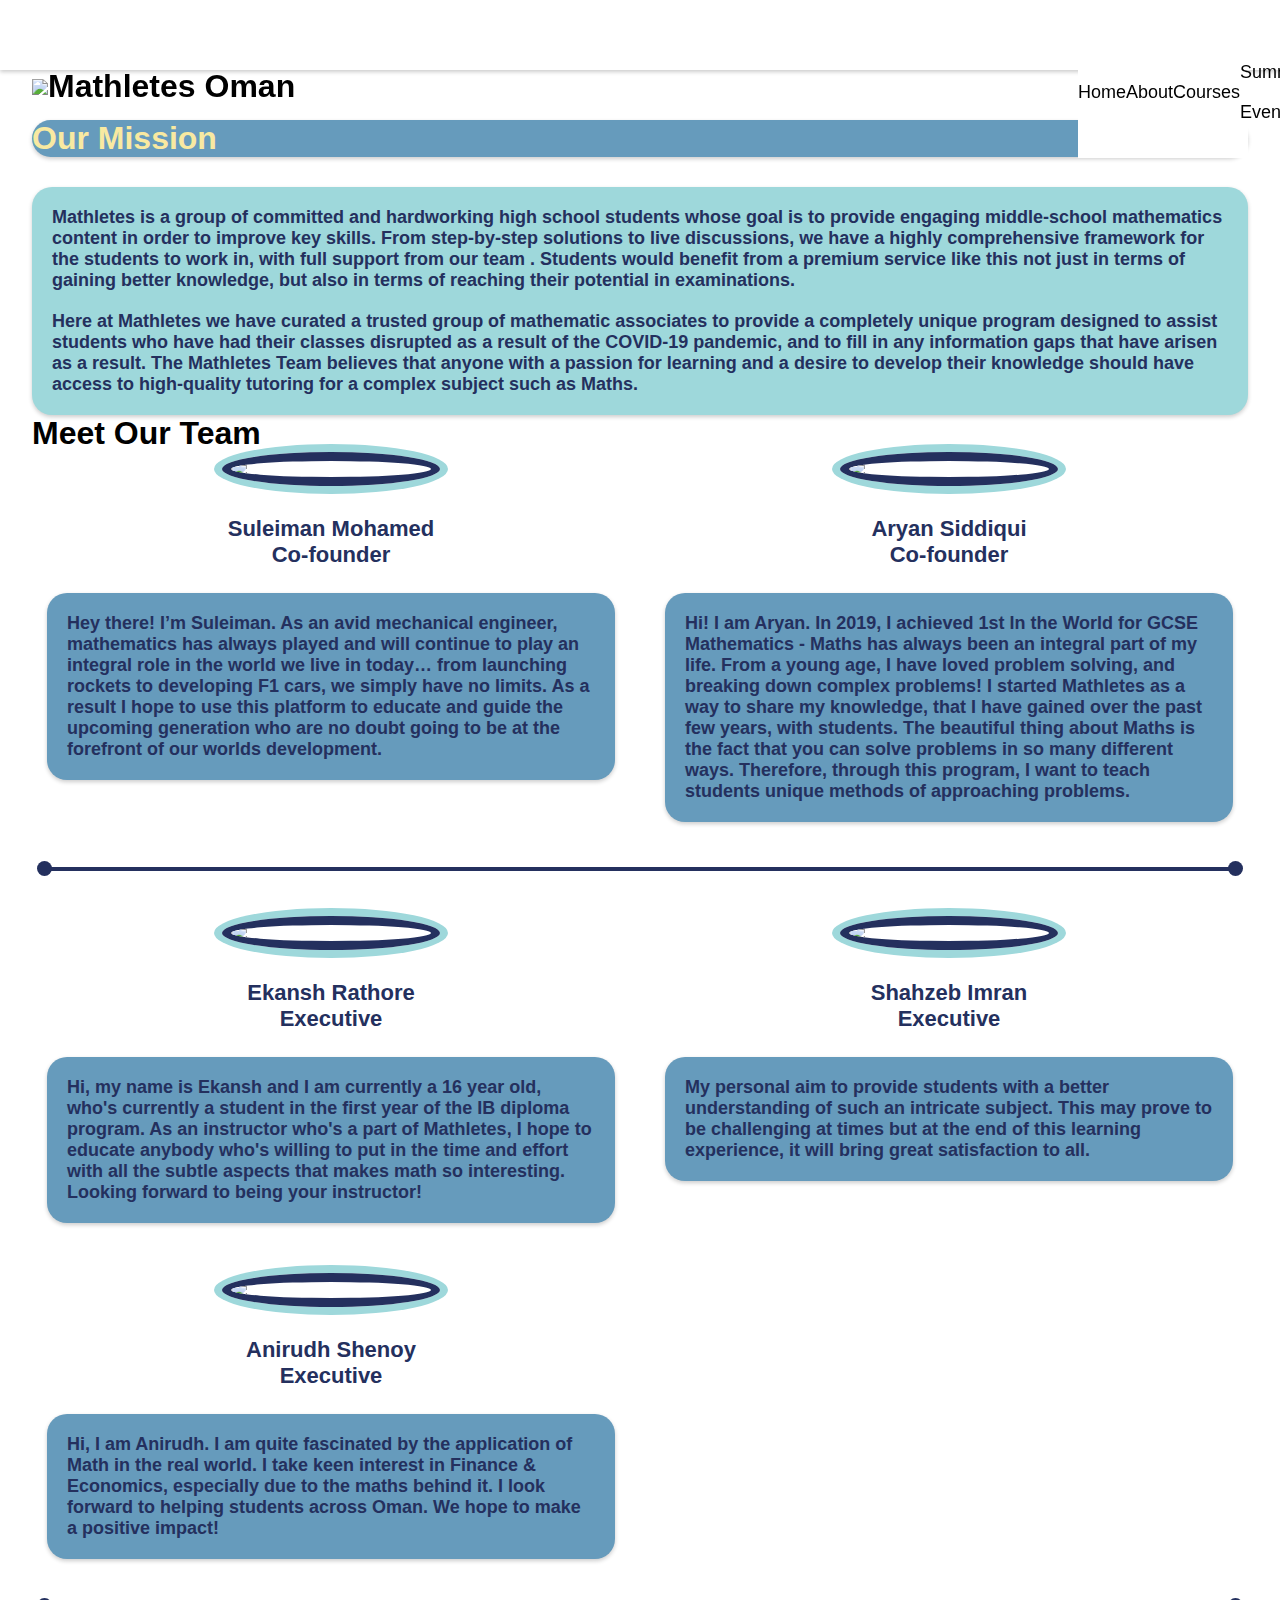
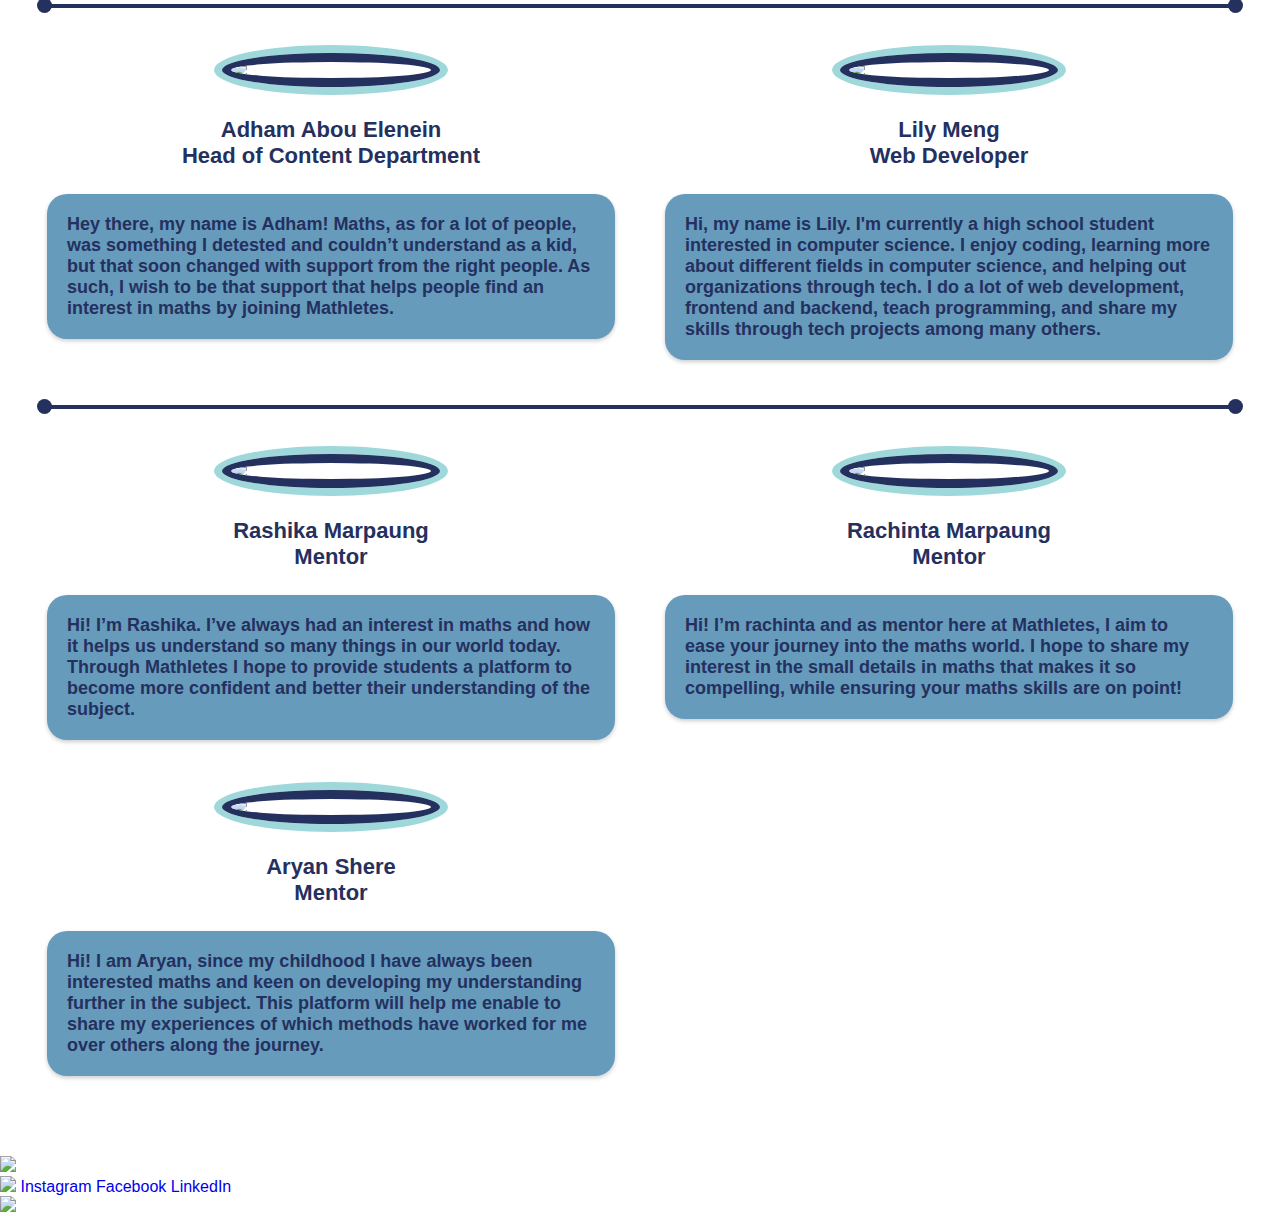
==== about.html @ 6168ad1c "test for mobile" ====
<!DOCTYPE html>
<html lang="en">

<head>
    <meta charset="UTF-8">
    <meta http-equiv="X-UA-Compatible" content="IE=edge">
    <meta name="viewport" content="width=device-width, initial-scale=1.0">
    <link rel="stylesheet" href="css/style.css">
    <link rel="stylesheet" href="css/about.css">
    <script src="https://kit.fontawesome.com/1037d52a82.js" crossorigin="anonymous"></script>
    <title>Mathletes Oman</title>
</head>

<body>
    <nav class="nav">
        <div class="nav-desktop">
            <div class="nav-desktop-left">
                <img class="nav-logo" src="images/logo.png">
                <h1 class="nav-title">Mathletes Oman</h1>
            </div>
            <div class="nav-desktop-right">
                <ul class="nav-links" id="navLinks">
                    <li class="nav-link-item"><a class="nav-link" href="index.html">Home</a></li>
                    <li class="nav-link-item"><a class="nav-link" href="about.html">About</a></li>
                    <li class="nav-link-item"><a class="nav-link" href="courses.html">Courses</a></li>
                    <li class="nav-link-item summer-event"><a class="nav-link" href="summer-event.html">Summer Event</a>
                    </li>
                    <li class="nav-link-item-social social-dropdown">
                        <div class="social-dropdown">
                            <p class="nav-link socials">Socials</p>
                            <div class="social-dropdown-content">
                                <a class="nav-link-item" href="https://www.instagram.com/mathletes_oman/"
                                    target="_blank">Instagram</a>
                                <a class="nav-link-item" href="https://www.facebook.com/profile.php?id=100066703005866"
                                    target="_blank">Facebook</a>
                                <a class="nav-link-item" href="https://www.linkedin.com/company/mathletes-oman/"
                                    target="_blank">LinkedIn</a>
                            </div>
                        </div>
                    </li>
                </ul>
            </div>
        </div>
        <div class="nav-mobile">
            <div class="nav-mobile-top">
                <div class="nav-mobile-top-left">
                    <img class="nav-logo" src="images/logo.png">
                    <h1 class="nav-title">Mathletes Oman</h1>
                </div>
                <div class="nav-mobile-top-right">
                    <div class="burger-container">
                        <div class="burger" onclick="changeBurger(this)">
                            <div class="bar1"></div>
                            <div class="bar2"></div>
                            <div class="bar3"></div>
                        </div>
                    </div>
                </div>
            </div>
            <div class="nav-links-mobile" id="navLinksMobile">
                <a class="nav-link-mobile-item" href="index.html">Home</a>
                <a class="nav-link-mobile-item" href="about.html">About</a>
                <a class="nav-link-mobile-item" href="course.html">Course</a>
                <a class="nav-link-mobile-item summer-event" href="summer-event.html">Summer
                    Event</a>
                <p class="nav-mobile-social-title">Socials</p>
                <a class="nav-link-mobile-item" href="summer-event.html">Instagram</a>
                <a class="nav-link-mobile-item" href="summer-event.html">Facebook</a>
                <a class="nav-link-mobile-item" href="summer-event.html">Twitter</a>
                <a class="nav-link-mobile-item" href="summer-event.html">LinkedIn</a></li>
            </div>
        </div>
    </nav>
    <section class="heading">
        <h1 class="page-title">Our Mission</h1>
    </section>
    <section class="about-description">
        <p class="about-description-1">Mathletes is a group of committed and hardworking high school students whose goal
            is to provide engaging
            middle-school mathematics content in order to improve key skills. From step-by-step solutions to live
            discussions, we have a highly comprehensive framework for the students to work in, with full support from
            our team . Students would benefit from a premium service like this not just in terms of gaining better
            knowledge, but also in terms of reaching their potential in examinations.</p>
        <p class="about-description-2">
            Here at Mathletes we have curated a trusted group of mathematic associates to provide a completely unique
            program designed to assist students who have had their classes disrupted as a result of the COVID-19
            pandemic, and to fill in any information gaps that have arisen as a result. The Mathletes Team believes that
            anyone with a passion for learning and a desire to develop their knowledge should have access to
            high-quality tutoring for a complex subject such as Maths.
        </p>
    </section>
    <section class="team">
        <h1 class="section-title">Meet Our Team</h1>
        <div class="team-section">
            <div class="member">
                <img class="member-img" src="images/suleiman.png">
                <div class="member-title">
                    <p class="memeber-name">Suleiman Mohamed</p>
                    <p class="memeber-title">Co-founder</p>
                </div>
                <div class="member-description-container">
                    <p class="member-description">Hey there! I’m Suleiman. As an avid mechanical engineer, mathematics
                        has
                        always played and will continue to play an integral role in the world we live in today… from
                        launching rockets to developing F1 cars, we simply have no limits. As a result I hope to use
                        this
                        platform to educate and guide the upcoming generation who are no doubt going to be at the
                        forefront
                        of our worlds development.
                    </p>
                </div>
            </div>
            <div class="member">
                <img class="member-img" src="images/aryan.png">
                <div class="member-title">
                    <p class="memeber-name">Aryan Siddiqui</p>
                    <p class="memeber-title">Co-founder</p>
                </div>
                <div class="member-description-container">
                    <p class="member-description">Hi! I am Aryan. In 2019, I achieved 1st In the World for GCSE
                        Mathematics - Maths has always been an integral part of my life. From a young age, I have loved
                        problem solving, and breaking down complex problems! I started Mathletes as a way to share my
                        knowledge, that I have gained over the past few years, with students. The beautiful thing about
                        Maths is the fact that you can solve problems in so many different ways. Therefore, through this
                        program, I want to teach students unique methods of approaching problems.</p>
                </div>
            </div>
        </div>
        <div class="line"></div>
        <div class="team-section">
            <div class="member">
                <img class="member-img" src="images/ekansh.png">
                <div class="member-title">
                    <p class="memeber-name">Ekansh Rathore</p>
                    <p class="memeber-title">Executive</p>
                </div>
                <div class="member-description-container">
                    <p class="member-description">Hi, my name is Ekansh and I am currently a 16 year old, who's
                        currently
                        a student in the first year of the IB diploma program. As an instructor who's a part of
                        Mathletes, I
                        hope to educate anybody who's willing to put in the time and effort with all the subtle aspects
                        that
                        makes math so interesting. Looking forward to being your instructor!</p>
                </div>
            </div>
            <div class="member">
                <img class="member-img" src="images/shahzeb.png">
                <div class="member-title">
                    <p class="memeber-name">Shahzeb Imran</p>
                    <p class="memeber-title">Executive</p>
                </div>
                <div class="member-description-container">
                    <p class="member-description">My personal aim to provide students with a better understanding of
                        such
                        an intricate subject. This may prove to be challenging at times but at the end of this learning
                        experience, it will bring great satisfaction to all.</p>
                </div>
            </div>
            <div class="member">
                <img class="member-img" src="images/anirudh.png">
                <div class="member-title">
                    <p class="memeber-name">Anirudh Shenoy</p>
                    <p class="memeber-title">Executive</p>
                </div>
                <div class="member-description-container">
                    <p class="member-description">Hi, I am Anirudh. I am quite fascinated by the application of Math in
                        the real world. I take keen interest in Finance & Economics, especially due to the maths behind
                        it.
                        I look forward to helping students across Oman. We hope to make a positive impact!</p>
                </div>
            </div>
        </div>
        <div class="line"></div>
        <div class="team-section">
            <div class="member">
                <img class="member-img" src="images/adham.png">
                <div class="member-title">
                    <p class="memeber-name">Adham Abou Elenein</p>
                    <p class="memeber-title">Head of Content Department</p>
                </div>
                <div class="member-description-container">
                    <p class="member-description">Hey there, my name is Adham! Maths, as for a lot of people, was
                        something I detested and couldn’t understand as a kid, but that soon changed with support from
                        the right people. As such, I wish to be that support that helps people find an interest in maths
                        by joining Mathletes.</p>
                </div>
            </div>
            <div class="member">
                <img class="member-img" src="images/lily.png">
                <div class="member-title">
                    <p class="memeber-name">Lily Meng</p>
                    <p class="memeber-title">Web Developer</p>
                </div>
                <div class="member-description-container">
                    <p class="member-description">Hi, my name is Lily. I'm currently a high school student interested
                        in computer science. I enjoy coding, learning more about different fields in computer science,
                        and helping out organizations through tech. I do a lot of web development, frontend and backend,
                        teach programming, and share my skills through tech projects among many others.</p>
                </div>
            </div>
        </div>
        <div class="line"></div>
        <div class="team-section">
            <div class="member">
                <img class="member-img" src="images/rashika.png">
                <div class="member-title">
                    <p class="memeber-name">Rashika Marpaung</p>
                    <p class="memeber-title">Mentor</p>
                </div>
                <div class="member-description-container">
                    <p class="member-description">Hi! I’m Rashika. I’ve always had an interest in maths and how it helps
                        us understand so many things in our world today. Through Mathletes I hope to provide students a
                        platform to become more confident and better their understanding of the subject.</p>
                </div>
            </div>
            <div class="member">
                <img class="member-img" src="images/rachinta.png">
                <div class="member-title">
                    <p class="memeber-name">Rachinta Marpaung</p>
                    <p class="memeber-title">Mentor</p>
                </div>
                <div class="member-description-container">
                    <p class="member-description">Hi! I’m rachinta and as mentor here at Mathletes, I aim to ease your
                        journey into the maths world. I hope to share my interest in the small details in maths that
                        makes
                        it so compelling, while ensuring your maths skills are on point!</p>
                </div>
            </div>
            <div class="member">
                <img class="member-img" src="images/aryan-s.png">
                <div class="member-title">
                    <p class="memeber-name">Aryan Shere</p>
                    <p class="memeber-title">Mentor</p>
                </div>
                <div class="member-description-container">
                    <p class="member-description">Hi! I am Aryan, since my childhood I have always been interested maths
                        and keen on developing my understanding further in the subject. This platform will help me
                        enable to
                        share my experiences of which methods have worked for me over others along the journey.</p>
                </div>
            </div>
        </div>
    </section>

    <footer class="footer">
        <div class="footer-content">
            <div class="footer-left">
                <img class="footer-img" src="images/footer-left.png">
            </div>
            <div class="footer-mid">
                <img class="footer-logo" src="images/logo-1.png">
                <a class="footer-social-link" href="https://www.instagram.com/mathletes_oman/" target="_blank"><i
                        class="fab fa-instagram-square footer-social-icon"></i> Instagram</a>
                <a class="footer-social-link" href="https://www.facebook.com/profile.php?id=100066703005866"
                    target="_blank"><i class="fab fa-facebook-square footer-social-icon"></i> Facebook</a>
                <a class="footer-social-link" href="https://www.instagram.com/mathletes_oman/" target="_blank"><i
                        class="fab fa-linkedin footer-social-icon"></i> LinkedIn</a>
            </div>
            <div class="footer-right">
                <img class="footer-img" src="images/footer-right.png">
            </div>
        </div>
    </footer>

    <script src="js/main.js"></script>

</body>

</html>
---- css/style.css ----
* {
  margin: 0;
  font-family: "Fira Sans", sans-serif;
  scroll-behavior: smooth;
}

a {
  text-decoration: none;
}
a:visited {
  color: inherit;
}

/* nav */
.nav {
  height: 70px;
  background-color: white;
  position: fixed;
  z-index: 999;
  width: 100%;
  box-shadow: 0 2px 4px 0 rgba(0, 0, 0, 0.2);
}

.nav-desktop {
  display: flex;
  justify-content: space-between;
  align-items: center;
  padding-top: 15px;
  width: 95%;
  margin: auto;
}

.nav-desktop-left {
  display: flex;
  justify-content: center;
  align-items: center;
}

.nav-desktop-mid {
  display: flex;
  justify-content: space-between;
  align-items: center;
  width: 500px;
}

.nav-desktop-right {
  font-size: 35px;
  display: flex;
  justify-content: space-between;
  align-items: center;
  width: 170px;
}

.nav-links {
  display: flex;
  justify-content: space-evenly;
  align-items: center;
  width: 100%;
  background-color: white;
  padding-left: 0;
  list-style-type: none;
}

.nav-link {
  color: black;
  font-size: 18px;
  text-decoration: underline solid transparent;
  transition: color 0.5s, text-decoration 0.5s ease;
}

.social-link {
  color: black;
  transition: transform 0.5s;
}

.social-link:hover {
  transform: scale(1.1);
  /* color */
  transition: transform 0.5s;
}

/* nav mobile */
/* burger nav */
.burger {
  display: inline-block;
  cursor: pointer;
  margin-top: 4px;
}

.bar1,
.bar2,
.bar3 {
  width: 35px;
  height: 5px;
  border-radius: 20px;
  background-color: #333;
  margin: 6px 0;
  transition: 0.4s;
}

.change .bar1 {
  -webkit-transform: rotate(-45deg) translate(-9px, 6px);
  transform: rotate(-45deg) translate(-9px, 6px);
}

.change .bar2 {
  opacity: 0;
}

.change .bar3 {
  -webkit-transform: rotate(45deg) translate(-8px, -8px);
  transform: rotate(45deg) translate(-8px, -8px);
}

.nav-mobile {
  padding-top: 11px;
  display: none;
  background-color: white;
}

.nav-mobile-top {
  display: flex;
  justify-content: space-between;
  align-items: center;
  width: 95%;
  margin: auto;
}

.nav-links-mobile {
  display: flex;
  justify-content: center;
  align-items: center;
  display: none;
  text-align: center;
  z-index: 999;
  box-shadow: 0 4px 4px -2px rgba(0, 0, 0, 0.2);
  list-style-type: none;
  padding: 30px;
}

.nav-link-li {
  display: flex;
  justify-content: center;
  align-items: center;
}

.nav-link-li:not(:last-child) {
  margin-bottom: 25px;
}

.nav-link-mobile {
  color: black;
  font-size: 18px;
}

.grid {
  display: grid;
}

@media (max-width: 1000px) {
  .nav-desktop {
    display: none;
  }

  .nav-mobile {
    display: grid;
  }
}

.nav-link:after,
.nav-link-mobile:after {
  display: block;
  content: "";
  border-bottom: solid 2px black;
  transform: scaleX(0);
  transition: transform 250ms ease-in-out;
}

.nav-link:hover:after,
.nav-link-mobile:hover:after {
  transform: scaleX(1);
}
---- css/about.css ----
/* mission  */
.heading {
  background-color: #669bbc;
  border-radius: 20px;
  width: 95%;
  margin: auto;
  margin-top: 120px;
  margin-left: 2.5%;
  margin-bottom: 30px;
  display: inline-block;
  box-shadow: 0 2px 4px 0 rgba(0, 0, 0, 0.2);
}

.page-title {
  color: #f8e9a1;
}

.about-description {
  width: 95%;
  margin: auto;
  background-color: #9ed8db;
  border-radius: 20px;
  font-size: 18px;
  box-shadow: 0 2px 4px 0 rgba(0, 0, 0, 0.2);
  color: #24305e;
  font-weight: 600;
}

.about-description-1 {
  padding: 20px 20px 0 20px;
}

.about-description-2 {
  padding: 20px;
}

/* team */
.team {
  display: grid;
  width: 95%;
  margin: auto;
  margin-bottom: 50px;
}

.team-section {
  display: grid;
  grid-template-columns: repeat(auto-fit, minmax(450px, 1fr));
  justify-content: flex-start;
  align-items: flex-start;
  grid-gap: 20px;
}

.member {
  display: grid;
  justify-content: flex-start;
  align-items: flex-start;
  width: 95%;
  margin: 0 auto 30px auto;
}

.member-img {
  border-radius: 50%;
  width: 200px;
  border: 9px #24305e solid;
  box-shadow: 0 0 0 8px #9ed8db;
  margin: auto;
  margin-bottom: 30px;
}

.member-title {
  color: #24305e;
  font-size: 22px;
  font-weight: 700;
  text-align: center;
  margin-bottom: 25px;
}

.member-description {
  background-color: #669bbc;
  border-radius: 20px;
  padding: 20px;
  color: #24305e;
  font-weight: 600;
  font-size: 18px;
  box-shadow: 0 2px 4px 0 rgba(0, 0, 0, 0.2);
}

.line {
  border-bottom: 4px solid #24305e;
  padding-bottom: 15px;
  position: relative;
  margin: 0 10px;
  margin-bottom: 45px;
}

.line:before,
.line:after {
  position: absolute;
  bottom: -9px;
  left: -5px;
  height: 15px;
  width: 15px;
  background: #24305e;
  content: "";
  border-radius: 50%;
}

.line:after {
  right: -5px;
  left: auto;
}
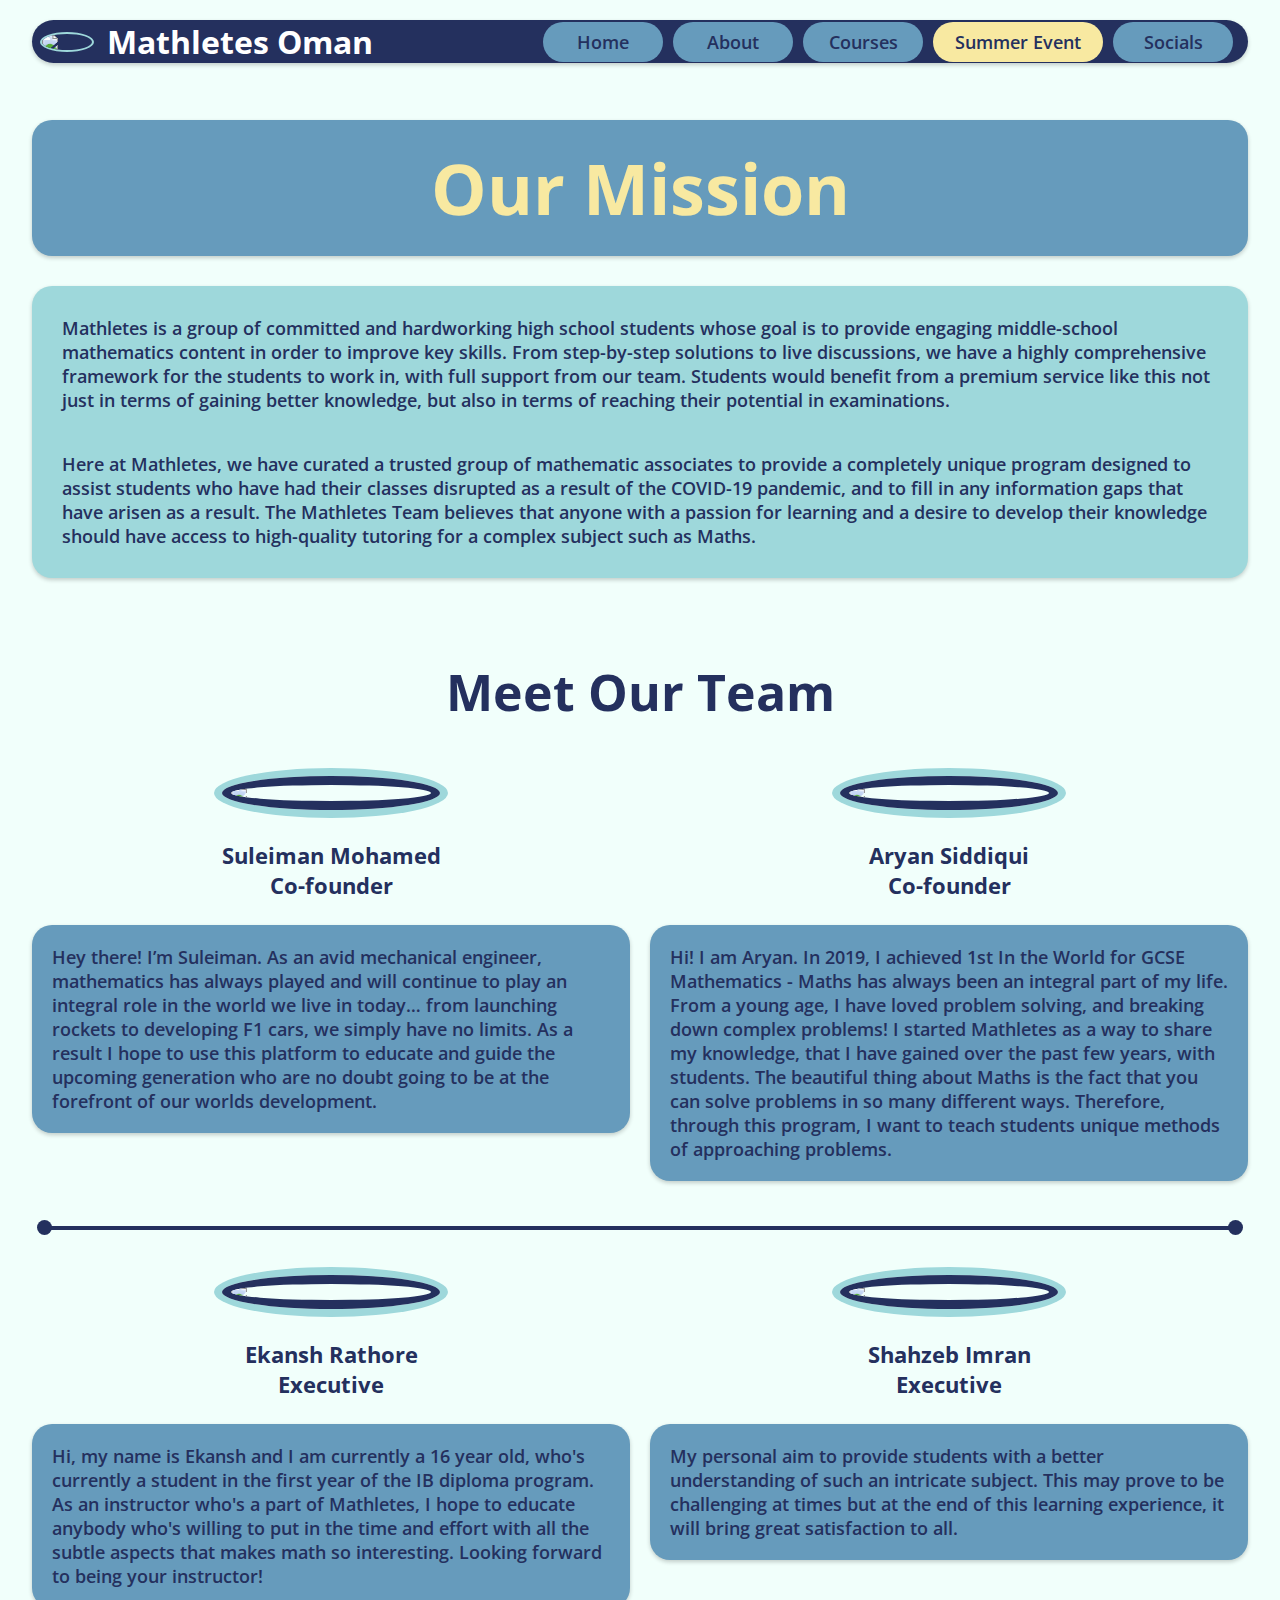
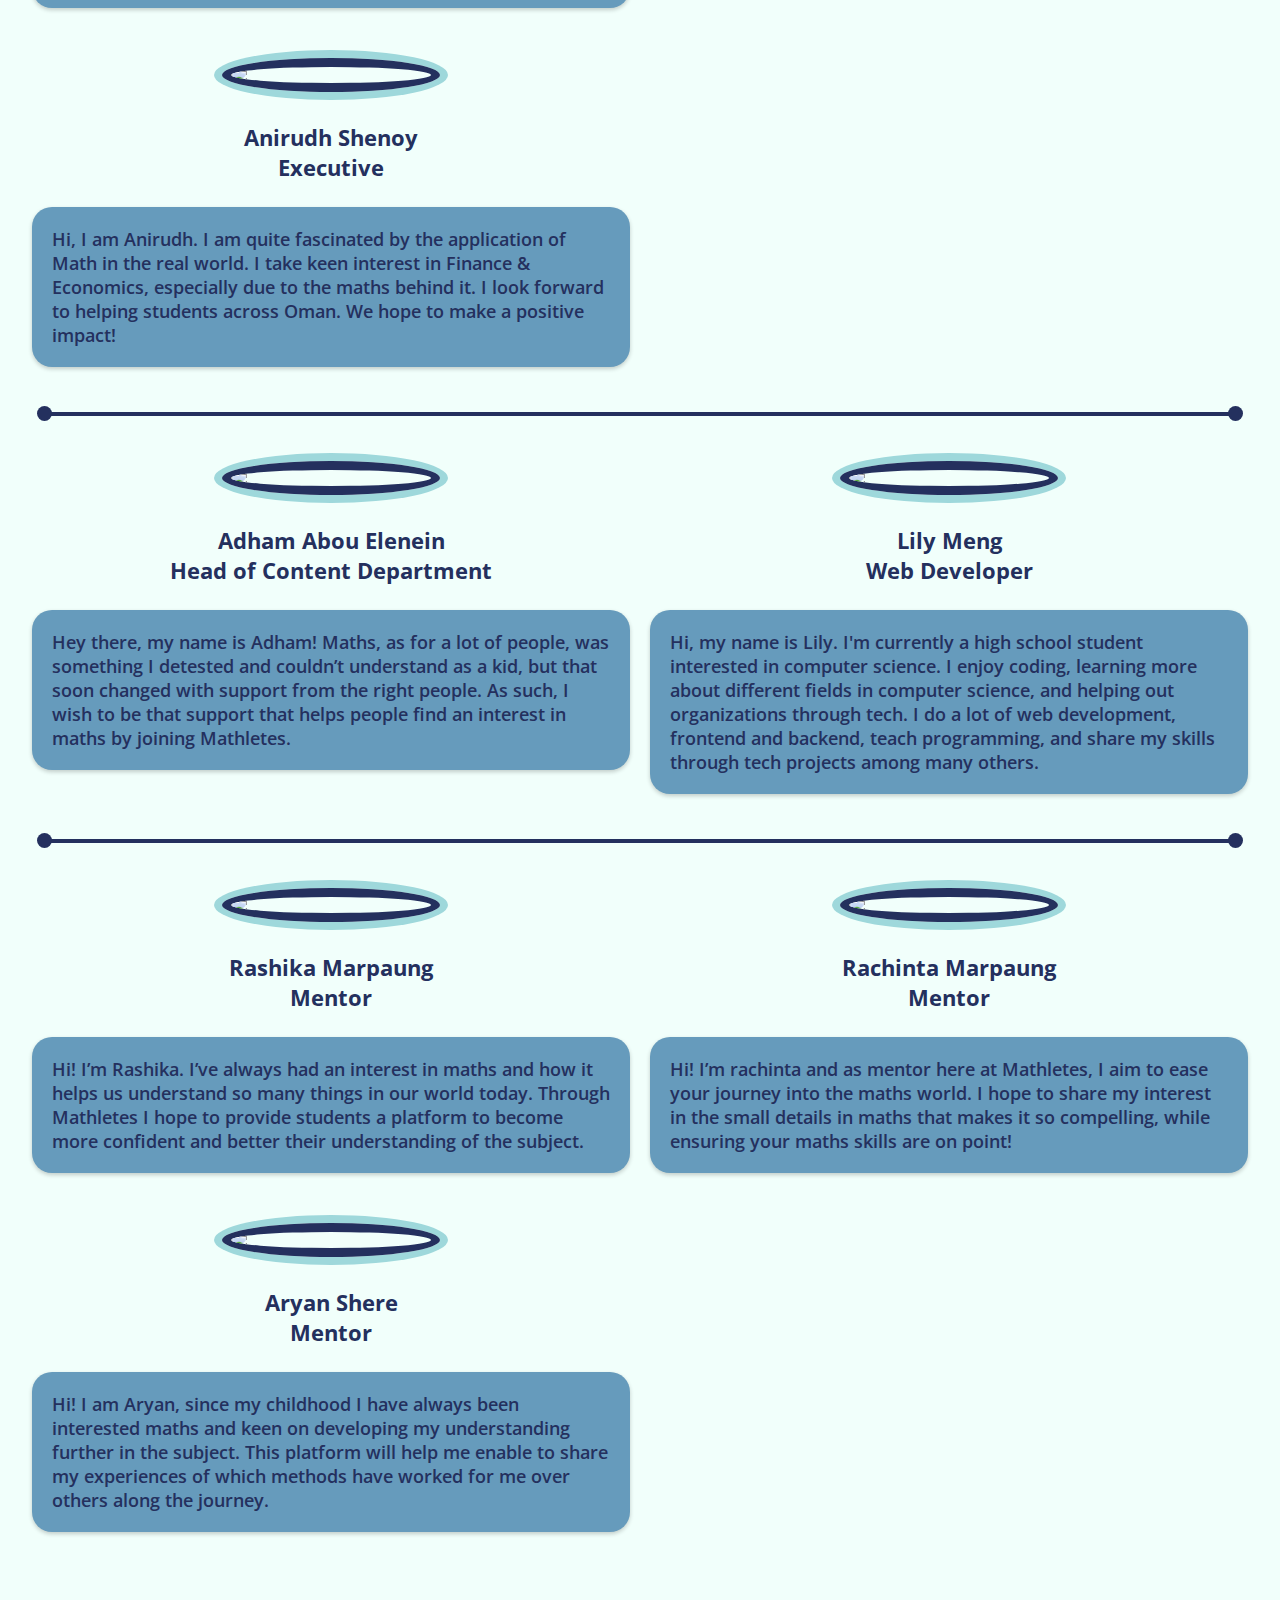
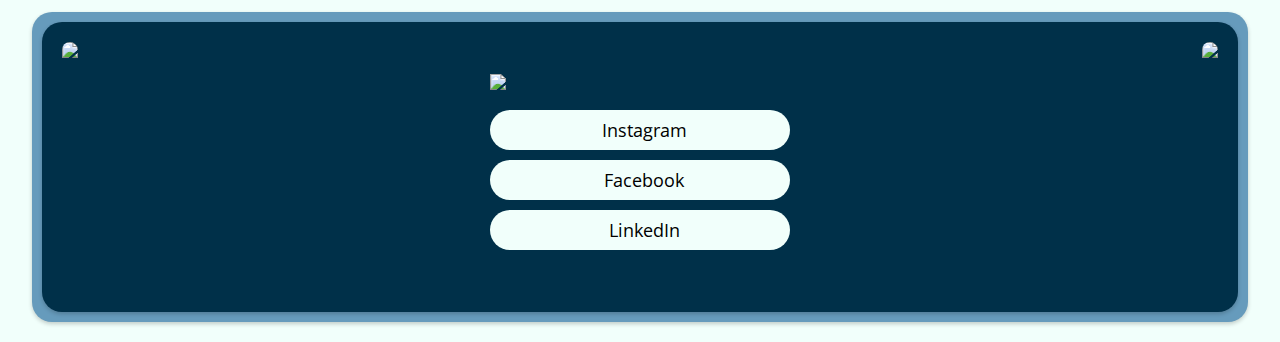
==== commit 0adf991d: "updates" ====
--- a/about.html
+++ b/about.html
@@ -60,14 +60,14 @@
             <div class="nav-links-mobile" id="navLinksMobile">
                 <a class="nav-link-mobile-item" href="index.html">Home</a>
                 <a class="nav-link-mobile-item" href="about.html">About</a>
-                <a class="nav-link-mobile-item" href="course.html">Course</a>
+                <a class="nav-link-mobile-item" href="courses.html">Course</a>
                 <a class="nav-link-mobile-item summer-event" href="summer-event.html">Summer
                     Event</a>
                 <p class="nav-mobile-social-title">Socials</p>
-                <a class="nav-link-mobile-item" href="summer-event.html">Instagram</a>
-                <a class="nav-link-mobile-item" href="summer-event.html">Facebook</a>
-                <a class="nav-link-mobile-item" href="summer-event.html">Twitter</a>
-                <a class="nav-link-mobile-item" href="summer-event.html">LinkedIn</a></li>
+                <a class="nav-link-mobile-item" href="https://www.instagram.com/mathletes_oman/" target="_blank">Instagram</a>
+                <a class="nav-link-mobile-item"
+                    href="https://www.facebook.com/profile.php?id=100066703005866" target="_blank">Facebook</a>
+                <a class="nav-link-mobile-item" href="https://www.linkedin.com/company/mathletes-oman" target="_blank">LinkedIn</a>
             </div>
         </div>
     </nav>
@@ -79,10 +79,10 @@
             is to provide engaging
             middle-school mathematics content in order to improve key skills. From step-by-step solutions to live
             discussions, we have a highly comprehensive framework for the students to work in, with full support from
-            our team . Students would benefit from a premium service like this not just in terms of gaining better
+            our team. Students would benefit from a premium service like this not just in terms of gaining better
             knowledge, but also in terms of reaching their potential in examinations.</p>
         <p class="about-description-2">
-            Here at Mathletes we have curated a trusted group of mathematic associates to provide a completely unique
+            Here at Mathletes, we have curated a trusted group of mathematic associates to provide a completely unique
             program designed to assist students who have had their classes disrupted as a result of the COVID-19
             pandemic, and to fill in any information gaps that have arisen as a result. The Mathletes Team believes that
             anyone with a passion for learning and a desire to develop their knowledge should have access to
--- a/css/style.css
+++ b/css/style.css
@@ -1,7 +1,14 @@
+/* open sans */
+@import url("https://fonts.googleapis.com/css2?family=Open+Sans:ital,wght@0,300;0,400;0,600;0,700;0,800;1,300;1,400;1,600;1,700;1,800&display=swap");
+
 * {
   margin: 0;
-  font-family: "Fira Sans", sans-serif;
   scroll-behavior: smooth;
+  font-family: "Open Sans", sans-serif;
+}
+
+html {
+  background-color: #f1fffb;
 }
 
 a {
@@ -11,54 +18,88 @@
   color: inherit;
 }
 
+button,
+input[type="submit"],
+input[type="reset"] {
+  background: none;
+  color: inherit;
+  border: none;
+  padding: 0;
+  font: inherit;
+  cursor: pointer;
+  outline: inherit;
+}
+
 /* nav */
 .nav {
-  height: 70px;
-  background-color: white;
-  position: fixed;
   z-index: 999;
   width: 100%;
-  box-shadow: 0 2px 4px 0 rgba(0, 0, 0, 0.2);
+  margin-bottom: 30px;
+  position: absolute;
 }
 
 .nav-desktop {
   display: flex;
   justify-content: space-between;
   align-items: center;
-  padding-top: 15px;
   width: 95%;
   margin: auto;
+  margin-top: 20px;
+  border-radius: 50px;
+  background-color: #24305e;
+  box-shadow: 0 2px 4px 0 rgba(0, 0, 0, 0.2);
 }
 
 .nav-desktop-left {
   display: flex;
-  justify-content: center;
-  align-items: center;
-}
-
-.nav-desktop-mid {
-  display: flex;
-  justify-content: space-between;
-  align-items: center;
-  width: 500px;
+  justify-content: flex-start;
+  align-items: center;
+}
+
+.nav-logo {
+  width: 50px;
+  border-radius: 50%;
+  margin: 8px;
+  border: 2px #9ed8db solid;
+}
+
+.nav-title {
+  color: white;
+  margin-left: 5px;
 }
 
 .nav-desktop-right {
   font-size: 35px;
   display: flex;
-  justify-content: space-between;
-  align-items: center;
-  width: 170px;
+  justify-content: center;
+  align-items: center;
 }
 
 .nav-links {
-  display: flex;
+  display: grid;
+  grid-template-columns: 130px 130px 130px 180px 130px;
   justify-content: space-evenly;
   align-items: center;
   width: 100%;
-  background-color: white;
-  padding-left: 0;
   list-style-type: none;
+  color: #24305e;
+  margin-right: 10px;
+}
+
+.nav-link-item,
+.nav-link-item-social {
+  color: #24305e;
+  font-weight: 600;
+  background-color: #669bbc;
+  padding: 8px 0;
+  border-radius: 20px;
+  margin: 0 5px;
+  transition: opacity 0.5s;
+}
+
+.nav-link-item:hover {
+  opacity: 0.8;
+  transition: opacity 0.5s;
 }
 
 .nav-link {
@@ -66,24 +107,119 @@
   font-size: 18px;
   text-decoration: underline solid transparent;
   transition: color 0.5s, text-decoration 0.5s ease;
-}
-
-.social-link {
-  color: black;
-  transition: transform 0.5s;
-}
-
-.social-link:hover {
-  transform: scale(1.1);
-  /* color */
-  transition: transform 0.5s;
+  display: flex;
+  justify-content: center;
+  align-items: center;
+  color: #24305e;
+}
+
+.social-dropdown:hover {
+  cursor: pointer;
+}
+
+.social-dropdown-content {
+  display: none;
+  position: absolute;
+  background-color: #24305e;
+  width: 128px;
+  color: #24305e;
+  font-size: 18px;
+  box-shadow: 0px 8px 16px 0px rgba(0, 0, 0, 0.2);
+  border-radius: 30px;
+  padding: 15px 10px;
+  margin-top: 10px;
+  text-align: center;
+  font-weight: 600;
+  margin-left: -13px;
+}
+
+.social-dropdown:hover .social-dropdown-content {
+  display: grid;
+  justify-content: stretch;
+  align-items: center;
+  width: 128px;
+  grid-gap: 10px;
 }
 
 /* nav mobile */
+.nav-mobile {
+  width: 95%;
+  margin: auto;
+  margin-top: 20px;
+  border-radius: 35px;
+  background-color: #24305e;
+  box-shadow: 0 2px 4px 0 rgba(0, 0, 0, 0.2);
+  display: none;
+}
+
+.nav-mobile-top {
+  display: flex;
+  justify-content: space-between;
+  align-items: center;
+  width: 100%;
+  margin: auto;
+}
+
+.nav-mobile-top-left {
+  display: flex;
+  justify-content: flex-start;
+  align-items: center;
+}
+
+.nav-links-mobile {
+  display: flex;
+  justify-content: center;
+  align-items: center;
+  display: none;
+  text-align: center;
+  z-index: 999;
+  box-shadow: 0 4px 4px -2px rgba(0, 0, 0, 0.2);
+  list-style-type: none;
+  padding: 20px 0 30px 0;
+  border-radius: 50px;
+  color: #24305e;
+}
+
+.nav-link-mobile-item {
+  display: flex;
+  justify-content: center;
+  align-items: center;
+  width: 150px;
+  background-color: #669bbc;
+  border-radius: 20px;
+  padding: 8px 20px;
+  font-weight: 600;
+  color: #24305e;
+  transition: opacity 0.5s;
+  cursor: pointer;
+  font-size: 18px;
+}
+
+.nav-link-mobile-item:hover {
+  opacity: 0.8;
+  transition: opacity 0.5s;
+}
+
+.nav-link-mobile-item:not(:last-child) {
+  margin-bottom: 20px;
+}
+
+.grid {
+  display: grid;
+}
+
+.nav-mobile-social-title {
+  font-size: 22px;
+  margin-bottom: 20px;
+  font-weight: 700;
+  color: white;
+}
+
 /* burger nav */
 .burger {
   display: inline-block;
   cursor: pointer;
+  margin-right: 25px;
   margin-top: 4px;
 }
 
@@ -96,6 +232,7 @@
   background-color: #333;
   margin: 6px 0;
   transition: 0.4s;
+  background-color: white;
 }
 
 .change .bar1 {
@@ -112,71 +249,130 @@
   transform: rotate(45deg) translate(-8px, -8px);
 }
 
-.nav-mobile {
-  padding-top: 11px;
-  display: none;
-  background-color: white;
-}
-
-.nav-mobile-top {
+@media (max-width: 1100px) {
+  .nav-desktop {
+    display: none;
+  }
+
+  .nav-mobile {
+    display: grid;
+  }
+}
+
+.summer-event {
+  background-color: #f8e9a1;
+}
+
+/* body */
+.page-title {
+  font-size: 70px;
+  padding: 20px;
+  text-align: center;
+}
+
+@media (max-width: 900px) {
+  .page-title {
+    font-size: 50px;
+  }
+}
+
+.section-title {
+  font-size: 50px;
+  color: #24305e;
+  margin-top: 80px;
+  text-align: center;
+  margin-bottom: 50px;
+}
+
+@media (max-width: 1060px) {
+  .section-title {
+    font-size: 40px;
+  }
+}
+
+/* footer */
+.footer {
   display: flex;
   justify-content: space-between;
   align-items: center;
+  background-color: #669bbc;
   width: 95%;
   margin: auto;
-}
-
-.nav-links-mobile {
-  display: flex;
-  justify-content: center;
-  align-items: center;
-  display: none;
-  text-align: center;
-  z-index: 999;
-  box-shadow: 0 4px 4px -2px rgba(0, 0, 0, 0.2);
-  list-style-type: none;
-  padding: 30px;
-}
-
-.nav-link-li {
-  display: flex;
-  justify-content: center;
-  align-items: center;
-}
-
-.nav-link-li:not(:last-child) {
-  margin-bottom: 25px;
-}
-
-.nav-link-mobile {
+  border-radius: 20px;
+  margin-bottom: 20px;
+  box-shadow: 0 2px 4px 0 rgba(0, 0, 0, 0.2);
+}
+
+.footer-content {
+  padding: 20px;
+  display: flex;
+  justify-content: space-between;
+  align-items: center;
+  background-color: #003049;
+  border-radius: 20px;
+  width: 100%;
+  margin: 10px;
+  box-shadow: 0 2px 4px 0 rgba(0, 0, 0, 0.2);
+}
+
+.footer-img {
+  height: 250px;
+  border-radius: 20px;
+  display: flex;
+  justify-content: stretch;
+  align-items: stretch;
+}
+
+.footer-logo {
+  width: 300px;
+  margin-bottom: 20px;
+}
+
+.footer-mid {
+  display: grid;
+  justify-content: center;
+  align-items: center;
+}
+
+.footer-social-link {
+  text-align: center;
+  background-color: #f1fffb;
+  padding: 8px;
+  border-radius: 20px;
+  font-size: 18px;
+  display: flex;
+  justify-content: center;
+  align-items: center;
+  margin-bottom: 10px;
+  transition: opacity 0.5s;
   color: black;
-  font-size: 18px;
-}
-
-.grid {
-  display: grid;
-}
-
-@media (max-width: 1000px) {
-  .nav-desktop {
+}
+
+.footer-social-link:hover {
+  opacity: 0.8;
+  transition: opacity 0.5s;
+}
+
+.footer-social-icon {
+  font-size: 25px;
+  margin-right: 8px;
+}
+
+@media (max-width: 1250px) {
+  .footer-img {
     display: none;
   }
-
-  .nav-mobile {
-    display: grid;
-  }
-}
-
-.nav-link:after,
-.nav-link-mobile:after {
-  display: block;
-  content: "";
-  border-bottom: solid 2px black;
-  transform: scaleX(0);
-  transition: transform 250ms ease-in-out;
-}
-
-.nav-link:hover:after,
-.nav-link-mobile:hover:after {
-  transform: scaleX(1);
-}
+}
+
+/* sizing for mobile */
+@media (max-width: 900px) {
+  html {
+    width: 95%;
+    margin: auto;
+  }
+
+  .nav {
+    width: 95%;
+    margin: auto;
+  }
+}
--- a/css/about.css
+++ b/css/about.css
@@ -27,11 +27,11 @@
 }
 
 .about-description-1 {
-  padding: 20px 20px 0 20px;
+  padding: 30px 30px 10px 30px;
 }
 
 .about-description-2 {
-  padding: 20px;
+  padding: 30px;
 }
 
 /* team */
@@ -44,8 +44,8 @@
 
 .team-section {
   display: grid;
-  grid-template-columns: repeat(auto-fit, minmax(450px, 1fr));
-  justify-content: flex-start;
+  grid-template-columns: repeat(auto-fit, minmax(500px, 1fr));
+  justify-content: center;
   align-items: flex-start;
   grid-gap: 20px;
 }
@@ -54,7 +54,6 @@
   display: grid;
   justify-content: flex-start;
   align-items: flex-start;
-  width: 95%;
   margin: 0 auto 30px auto;
 }
 
@@ -65,6 +64,16 @@
   box-shadow: 0 0 0 8px #9ed8db;
   margin: auto;
   margin-bottom: 30px;
+}
+
+@media (max-width: 600px) {
+  .team-section {
+    grid-template-columns: repeat(auto-fit, minmax(300px, 1fr));
+  }
+
+  .member-img {
+    width: 170px;
+  }
 }
 
 .member-title {
